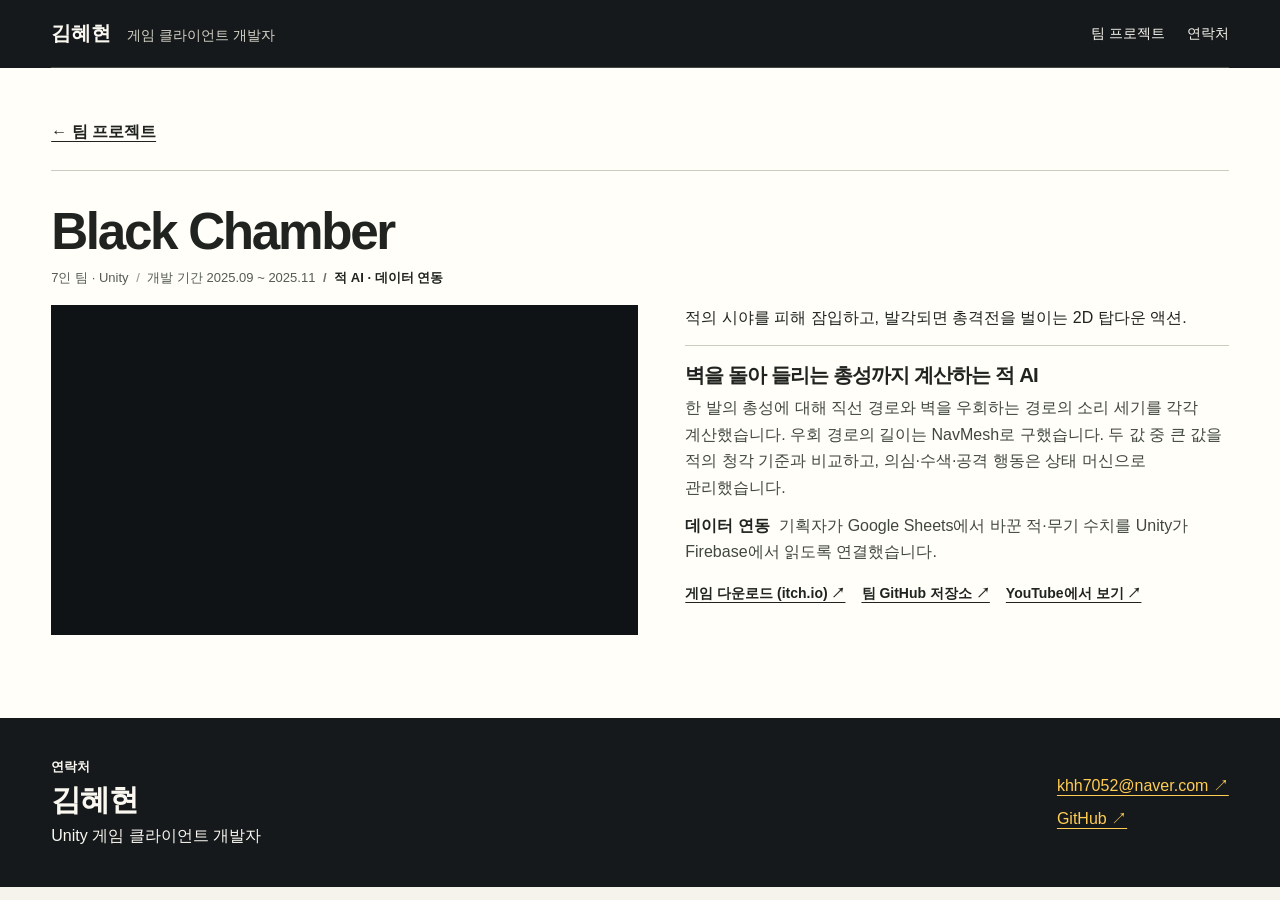
==== black-chamber.html @ a08ad568 "Place game introductions beside project media" ====
<!doctype html>
<html lang="ko">
<head>
<meta charset="utf-8">
<meta name="viewport" content="width=device-width, initial-scale=1">
<meta name="theme-color" content="#10191c">
<meta name="description" content="Black Chamber에서 김혜현이 맡은 역할과 구현을 소개합니다.">
<title>Black Chamber — 김혜현</title>
<link rel="icon" href="icon.webp">
<link rel="stylesheet" href="style.css?v=project-intro">
</head>
<body>
<a class="skip" href="#work">본문으로 이동</a>
<header><div class="wrap head"><a class="name" href="./?v=project-intro">김혜현 <span>게임 클라이언트 개발자</span></a><nav aria-label="주요 메뉴"><a href="./?v=project-intro#projects">팀 프로젝트</a><a href="#contact">연락처</a></nav></div></header>
<main class="other" id="work">
<div class="wrap">
<a class="project-back" href="./?v=project-intro#projects">← 팀 프로젝트</a>
<div class="projects project-detail">
<article id="black-chamber"><div class="project-heading"><div class="project-title"><h1 lang="en">Black Chamber</h1></div>
<p class="meta">7인 팀 · Unity <span class="project-period"><span aria-hidden="true">/</span> 개발 기간 2025.09 ~ 2025.11</span> <strong class="team-role"><span aria-hidden="true">/</span> 적 AI · 데이터 연동</strong></p>
</div><div class="project-media"><iframe class="project-video" width="560" height="315" loading="lazy" title="Black Chamber 플레이 영상" src="https://www.youtube-nocookie.com/embed/OVt4j6ZTV6E?playsinline=1" referrerpolicy="strict-origin-when-cross-origin" allow="autoplay; encrypted-media; picture-in-picture; fullscreen" allowfullscreen></iframe></div><div class="project-copy">
<p class="team-intro">적의 시야를 피해 잠입하고, 발각되면 총격전을 벌이는 2D 탑다운 액션.</p>
<h2>벽을 돌아 들리는 총성까지 계산하는 적 AI</h2>
<p class="team-method">한 발의 총성에 대해 직선 경로와 벽을 우회하는 경로의 소리 세기를 각각 계산했습니다. 우회 경로의 길이는 NavMesh로 구했습니다. 두 값 중 큰 값을 적의 청각 기준과 비교하고, 의심·수색·공격 행동은 상태 머신으로 관리했습니다.</p>
<p class="team-extra"><b>데이터 연동</b> 기획자가 Google Sheets에서 바꾼 적·무기 수치를 Unity가 Firebase에서 읽도록 연결했습니다.</p>
<div class="links">
<a href="https://nextthewat.itch.io/black-chamber">게임 다운로드 (itch.io) ↗</a>
<a href="https://github.com/NextTheWAT/2D_Black_Chamber">팀 GitHub 저장소 ↗</a>
<a href="https://www.youtube.com/watch?v=OVt4j6ZTV6E">YouTube에서 보기 ↗</a></div></div></article>
</div>
</div>
</main>
<footer id="contact"><div class="wrap foot"><div><p class="eyebrow">연락처</p><h2>김혜현</h2><p>Unity 게임 클라이언트 개발자</p></div><div class="contact"><a href="mailto:khh7052@naver.com">khh7052@naver.com ↗</a><a href="https://github.com/khh7052">GitHub ↗</a></div></div></footer>
</body></html>
---- style.css ----
:root {
  color-scheme: light;
  --paper: #f5f3eb;
  --ink: #20231f;
  --muted: #555b54;
  --night: #15191b;
  --accent: #ffcc54;
  --line: #cbcbbf;
}
* { box-sizing: border-box; }
html { scroll-padding-top: 20px; }
body { margin: 0; font: 16px/1.65 "Inter","Malgun Gothic","Apple SD Gothic Neo",sans-serif; background: var(--paper); color: var(--ink); word-break: keep-all; }
.wrap { width: min(1320px, 92%); margin-inline: auto; }
a { color: inherit; text-underline-offset: 4px; }
a:focus-visible,video:focus-visible { outline: 3px solid #e68e27; outline-offset: 3px; }
.skip { position: absolute; top: 0; left: -200vw; z-index: 5; background: white; padding: 8px; }
.skip:focus { left: 8px; }
header,.hero,footer { background: var(--night); color: #faf8f0; }
.head,.foot,.head nav,.links,.movie figcaption { display: flex; align-items: center; }
.head { justify-content: space-between; min-height: 68px; border-bottom: 1px solid #474943; }
.head nav,.links { gap: 22px; }
.head a,.button,.project-card { text-decoration: none; }
.head nav a:hover,.links a:hover,.project-card:hover strong { text-decoration: underline; }
.name { font-size: 20px; font-weight: 800; }
.name span,.head nav { font-size: 14px; }
.name span { margin-left: 10px; color: #d3d2c6; font-weight: 500; }
h1,h2,h3,h4,p,figure { margin: 0; }
h2,h3,h4 { line-height: 1.23; letter-spacing: -.045em; }
h2 { font-size: clamp(30px,3.5vw,54px); }
.hero-grid { display: grid; grid-template-columns: 1.75fr 1fr; align-items: center; gap: 5%; padding-block: 22px 18px; }
.movie { grid-column: 1; grid-row: 1; min-width: 0; }
.lead { grid-column: 2; grid-row: 1; }
.movie video,.project-video,.project-still { display: block; width: 100%; height: auto; aspect-ratio: 16/9; background: #101315; border: 0; object-fit: contain; }
.movie video { border-radius: 5px; max-height: 43vh; }
.movie figcaption { justify-content: space-between; padding-top: 6px; color: #bbbeb9; font-size: 12px; }
.eyebrow,.meta,figcaption { font-size: 13px; }
.eyebrow { font-weight: 700; }
.hero .eyebrow { color: var(--accent); }
.eyebrow span,.meta span { margin-inline: 4px; opacity: .65; }
h1 img { display: block; width: min(100%,415px); height: auto; margin-block: 18px 14px; }
.pitch { max-width: 39ch; font-size: clamp(16px,1.3vw,20px); }
.meta { color: var(--muted); }
.lead .meta { margin-top: 12px; color: #c0c2bd; }
.actions { margin-top: 22px; }
.button { display: inline-block; background: var(--accent); color: #191b1a; padding: 9px 20px; border-radius: 4px; font-weight: 750; }
.button:hover { background: #ffe29a; }
.work-overview { padding-block: clamp(28px,4vw,56px); }
.work-overview h2 { font-size: clamp(24px,2.6vw,36px); margin-bottom: clamp(16px,2vw,26px); }
.practice-overview { padding-bottom: 0; }
.project-index { display: grid; grid-template-columns: repeat(3,minmax(0,1fr)); gap: clamp(12px,1.6vw,24px); }
.project-card { display: flex; flex-direction: column; background: #fffef9; border: 1px solid var(--line); border-radius: 8px; }
.project-card:hover { border-color: var(--muted); }
.project-card img { display: block; width: 100%; height: auto; aspect-ratio: 16/9; object-fit: cover; border-radius: 7px 7px 0 0; background: var(--night); }
.project-card-info { flex: 1; display: grid; grid-template-columns: minmax(0,1fr) auto; grid-template-rows: 1fr auto auto; gap: 4px 8px; padding: clamp(10px,1.3vw,18px); }
.project-card strong { font-size: clamp(16px,1.45vw,21px); line-height: 1.22; grid-column: 1; }
.project-card-team,.project-card-period { grid-column: 1 / -1; color: var(--muted); font-size: 13px; line-height: 1.4; }
.project-card-team { margin-top: 6px; }
.project-card-arrow { grid-column: 2; grid-row: 1; align-self: start; line-height: 1.2; font-size: 20px; }
.scene-gallery,.other { padding-block: clamp(32px,4vw,64px); }
.scene-gallery .eyebrow { color: var(--muted); margin-bottom: 6px; }
.scenes { display: grid; grid-template-columns: repeat(3,minmax(0,1fr)); gap: clamp(16px,2vw,28px); margin-top: 20px; }
.scenes img { display: block; width: 100%; aspect-ratio: 16/9; object-fit: cover; }
.scenes figcaption { font-size: 16px; }
.scene-slot { aspect-ratio: 16/9; border: 1px solid var(--line); border-radius: 3px; }
.scene-slot + figcaption { min-height: 2rem; }
.scenes h3 { margin: 12px 0 6px; font-size: 22px; }
.scenes code { overflow-wrap: anywhere; }
.scenes small { display: block; margin-top: 6px; color: var(--muted); }
@media(max-width:640px){ .scenes { grid-template-columns: 1fr; gap: 24px; } }
.projects article { display: grid; grid-template-columns: minmax(0,1.08fr) minmax(0,1fr); gap: 4%; border-top: 1px solid var(--line); }
.project-copy p { color: #40473f; }
.project-copy p+p { margin-top: 12px; }
.team-extra b { color: var(--ink); margin-right: 5px; }
.other { background: #fffef9; }
.projects { margin-top: 24px; }
.projects article { align-items: start; grid-template-areas: "heading heading" "media copy"; row-gap: 16px; padding-block: 32px; }
.project-heading { grid-area: heading; }
.project-title { display: flex; flex-wrap: wrap; align-items: baseline; gap: 4px 18px; margin-bottom: 6px; }
.project-title h1 { font-size: clamp(30px,4vw,54px); line-height: 1.15; letter-spacing: -.045em; }
.project-back { font-weight: 700; }
.project-media { grid-area: media; }
.project-copy { grid-area: copy; }
.project-copy .team-intro { margin-bottom: 16px; padding-bottom: 14px; border-bottom: 1px solid var(--line); color: var(--ink); }
.project-heading .project-period,.team-role { display: inline-block; white-space: nowrap; }
.project-heading .project-period { margin-inline: 0; opacity: 1; }
.team-role { color: var(--ink); }
.project-copy h2 { margin-bottom: 8px; font-size: clamp(19px,1.6vw,24px); }
.project-dialog { width: min(1120px,calc(100% - 48px)); max-width: none; max-height: calc(100dvh - 48px); padding: 0; border: 1px solid var(--line); border-radius: 14px; color: var(--ink); background: #fffef9; overscroll-behavior: contain; box-shadow: 0 20px 64px rgb(10 15 18 / 30%); }
.project-dialog,.project-dialog::backdrop { opacity: 1; transition: opacity 180ms ease; }
.project-dialog::backdrop { background: rgb(15 20 22 / 72%); }
.project-dialog.is-closing,.project-dialog.is-closing::backdrop { opacity: 0; }
.project-dialog.is-closing { pointer-events: none; }
@starting-style {
  .project-dialog[open],.project-dialog[open]::backdrop { opacity: 0; }
}
@media(prefers-reduced-motion:reduce){
  .project-dialog,.project-dialog::backdrop { transition: none; }
}
body:has(.project-dialog[open]) { overflow: hidden; }
.project-dialog-toolbar { position: sticky; top: 0; z-index: 1; display: flex; align-items: flex-start; justify-content: space-between; gap: 12px; padding: clamp(14px,2.3vw,28px) clamp(16px,3vw,36px); border-bottom: 1px solid var(--line); background: var(--paper); font-size: 14px; }
.project-dialog-heading { min-width: 0; }
.project-dialog-heading .project-title { margin: 0; }
.project-dialog-heading h1 { font-size: clamp(22px,3vw,40px); line-height: 1.15; }
.project-dialog button { min-height: 44px; padding-inline: 12px; border: 1px solid var(--line); border-radius: 6px; background: #fffef9; color: var(--ink); font: inherit; font-weight: 700; cursor: pointer; }
.project-dialog-toolbar button { flex: none; display: grid; place-items: center; width: 44px; height: 44px; padding: 0; font-size: 24px; line-height: 1; }
.project-dialog button:hover { border-color: var(--muted); }
.project-dialog button:focus-visible { outline: 3px solid #e68e27; outline-offset: 3px; }
.project-dialog-content { margin: 0; padding: clamp(16px,3vw,36px); }
.projects.project-dialog-content article { padding: 0; border: 0; }
.project-dialog-content .project-media > * { border-radius: 8px; }
.project-dialog-content > button { margin-top: 12px; }
.links { flex-wrap: wrap; gap: 6px 16px; margin-top: 16px; font-size: 14px; font-weight: 650; }
.foot { justify-content: space-between; gap: 18px; padding-block: 38px; }
.foot h2 { font-size: 30px; margin-block: 4px; }
.contact { display: grid; gap: 6px; color: var(--accent); }
@media(max-width:800px){
  .hero-grid { grid-template-columns: 1.2fr 1fr; gap: 4%; }
  .project-index { grid-template-columns: repeat(2,minmax(0,1fr)); }
  .project-copy { font-size: 15px; }
}
@media(max-width:640px){
  body { font-size: 15px; }
  .project-dialog { width: calc(100% - 16px); max-height: calc(100dvh - 16px); border-radius: 8px; }
  .head { min-height: 56px; }
  .head nav { gap: 12px; font-size: 13px; }
  .name { font-size: 17px; }
  .name span { display: none; }
  .hero-grid,.projects article { display: flex; flex-direction: column; align-items: stretch; }
  .hero-grid { padding-block: 20px; gap: 18px; }
  h1 img { width: min(62%,260px); margin-block: 9px; }
  .actions { margin-top: 12px; }
  .projects article { gap: 14px; padding-block: 20px; }
  .foot { align-items: start; flex-direction: column; }
}
@media(max-width:640px){
  .hero-grid { display: grid; grid-template-columns: 1.1fr 1fr; gap: 12px; align-items: center; }
  .lead { grid-column: 1; }
  .movie { grid-column: 2; }
  h1 img { width: 100%; }
  .lead .meta { font-size: 12px; }
  .pitch { font-size: 14px; }
}
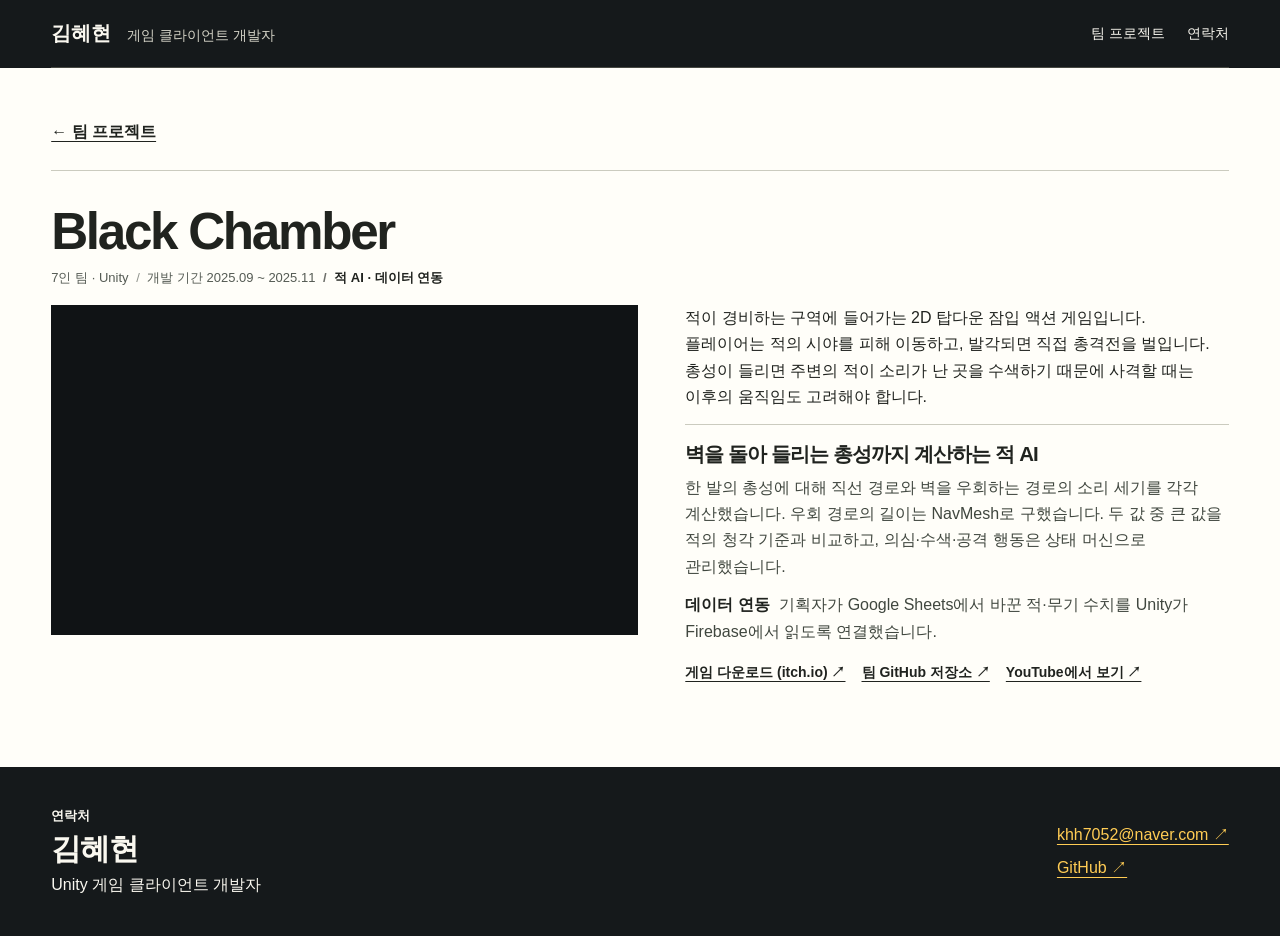
==== commit 4c8953ea: "Expand gameplay introductions for three portfolio projects" ====
--- a/black-chamber.html
+++ b/black-chamber.html
@@ -19,7 +19,7 @@
 <article id="black-chamber"><div class="project-heading"><div class="project-title"><h1 lang="en">Black Chamber</h1></div>
 <p class="meta">7인 팀 · Unity <span class="project-period"><span aria-hidden="true">/</span> 개발 기간 2025.09 ~ 2025.11</span> <strong class="team-role"><span aria-hidden="true">/</span> 적 AI · 데이터 연동</strong></p>
 </div><div class="project-media"><iframe class="project-video" width="560" height="315" loading="lazy" title="Black Chamber 플레이 영상" src="https://www.youtube-nocookie.com/embed/OVt4j6ZTV6E?playsinline=1" referrerpolicy="strict-origin-when-cross-origin" allow="autoplay; encrypted-media; picture-in-picture; fullscreen" allowfullscreen></iframe></div><div class="project-copy">
-<p class="team-intro">적의 시야를 피해 잠입하고, 발각되면 총격전을 벌이는 2D 탑다운 액션.</p>
+<p class="team-intro">적이 경비하는 구역에 들어가는 2D 탑다운 잠입 액션 게임입니다. 플레이어는 적의 시야를 피해 이동하고, 발각되면 직접 총격전을 벌입니다. 총성이 들리면 주변의 적이 소리가 난 곳을 수색하기 때문에 사격할 때는 이후의 움직임도 고려해야 합니다.</p>
 <h2>벽을 돌아 들리는 총성까지 계산하는 적 AI</h2>
 <p class="team-method">한 발의 총성에 대해 직선 경로와 벽을 우회하는 경로의 소리 세기를 각각 계산했습니다. 우회 경로의 길이는 NavMesh로 구했습니다. 두 값 중 큰 값을 적의 청각 기준과 비교하고, 의심·수색·공격 행동은 상태 머신으로 관리했습니다.</p>
 <p class="team-extra"><b>데이터 연동</b> 기획자가 Google Sheets에서 바꾼 적·무기 수치를 Unity가 Firebase에서 읽도록 연결했습니다.</p>
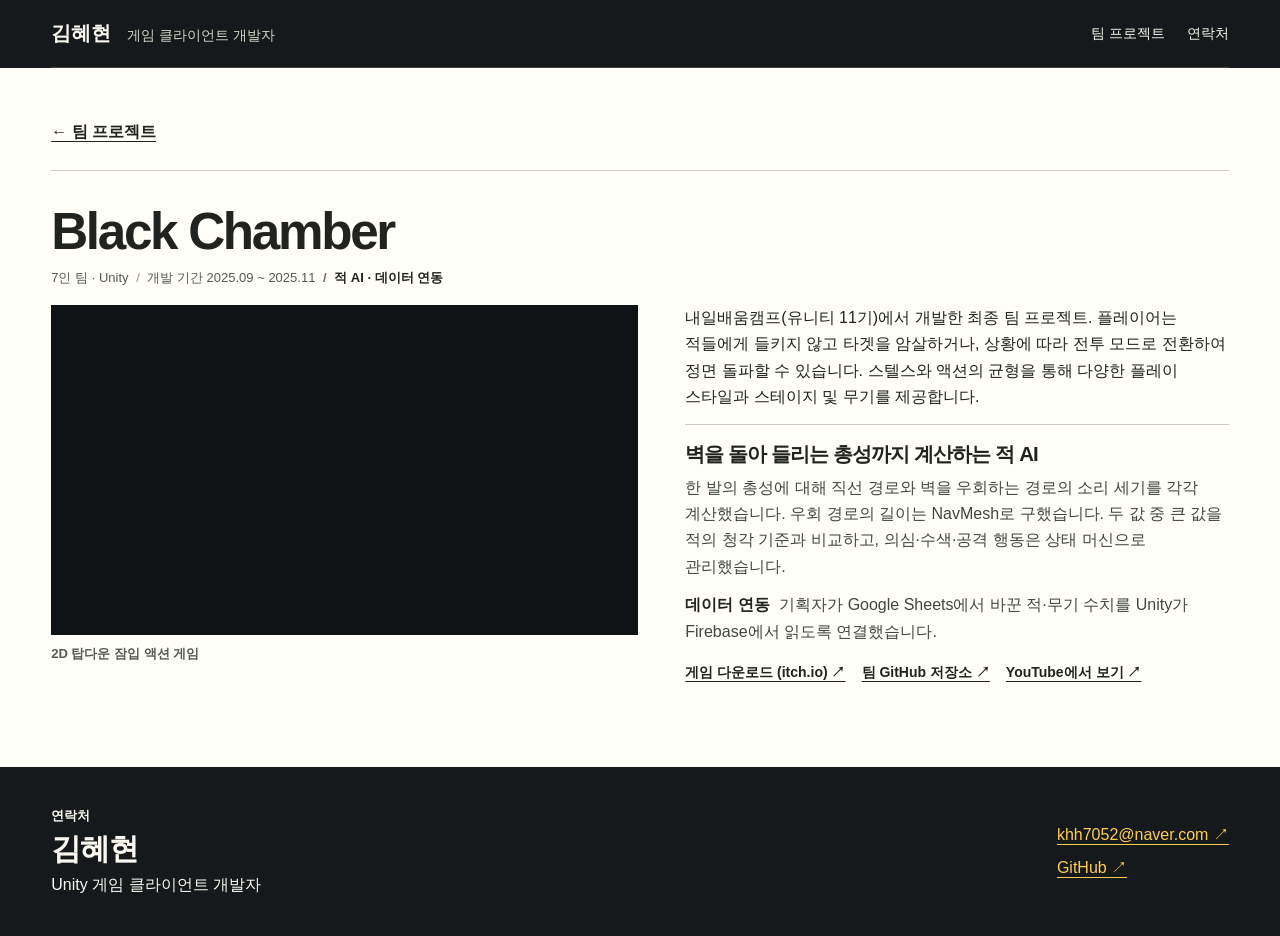
==== commit addeb7a8: "Use supplied team project copy and place genres below media" ====
--- a/black-chamber.html
+++ b/black-chamber.html
@@ -7,19 +7,22 @@
 <meta name="description" content="Black Chamber에서 김혜현이 맡은 역할과 구현을 소개합니다.">
 <title>Black Chamber — 김혜현</title>
 <link rel="icon" href="icon.webp">
-<link rel="stylesheet" href="style.css?v=project-intro">
+<link rel="stylesheet" href="style.css?v=media-genres">
 </head>
 <body>
 <a class="skip" href="#work">본문으로 이동</a>
-<header><div class="wrap head"><a class="name" href="./?v=project-intro">김혜현 <span>게임 클라이언트 개발자</span></a><nav aria-label="주요 메뉴"><a href="./?v=project-intro#projects">팀 프로젝트</a><a href="#contact">연락처</a></nav></div></header>
+<header><div class="wrap head"><a class="name" href="./?v=media-genres">김혜현 <span>게임 클라이언트 개발자</span></a><nav aria-label="주요 메뉴"><a href="./?v=media-genres#projects">팀 프로젝트</a><a href="#contact">연락처</a></nav></div></header>
 <main class="other" id="work">
 <div class="wrap">
-<a class="project-back" href="./?v=project-intro#projects">← 팀 프로젝트</a>
+<a class="project-back" href="./?v=media-genres#projects">← 팀 프로젝트</a>
 <div class="projects project-detail">
 <article id="black-chamber"><div class="project-heading"><div class="project-title"><h1 lang="en">Black Chamber</h1></div>
 <p class="meta">7인 팀 · Unity <span class="project-period"><span aria-hidden="true">/</span> 개발 기간 2025.09 ~ 2025.11</span> <strong class="team-role"><span aria-hidden="true">/</span> 적 AI · 데이터 연동</strong></p>
-</div><div class="project-media"><iframe class="project-video" width="560" height="315" loading="lazy" title="Black Chamber 플레이 영상" src="https://www.youtube-nocookie.com/embed/OVt4j6ZTV6E?playsinline=1" referrerpolicy="strict-origin-when-cross-origin" allow="autoplay; encrypted-media; picture-in-picture; fullscreen" allowfullscreen></iframe></div><div class="project-copy">
-<p class="team-intro">적이 경비하는 구역에 들어가는 2D 탑다운 잠입 액션 게임입니다. 플레이어는 적의 시야를 피해 이동하고, 발각되면 직접 총격전을 벌입니다. 총성이 들리면 주변의 적이 소리가 난 곳을 수색하기 때문에 사격할 때는 이후의 움직임도 고려해야 합니다.</p>
+</div><figure class="project-media">
+<iframe class="project-video" width="560" height="315" loading="lazy" title="Black Chamber 플레이 영상" src="https://www.youtube-nocookie.com/embed/OVt4j6ZTV6E?playsinline=1" referrerpolicy="strict-origin-when-cross-origin" allow="autoplay; encrypted-media; picture-in-picture; fullscreen" allowfullscreen></iframe>
+<figcaption class="project-genre">2D 탑다운 잠입 액션 게임</figcaption>
+</figure><div class="project-copy">
+<p class="team-intro">내일배움캠프(유니티 11기)에서 개발한 최종 팀 프로젝트. 플레이어는 적들에게 들키지 않고 타겟을 암살하거나, 상황에 따라 전투 모드로 전환하여 정면 돌파할 수 있습니다. 스텔스와 액션의 균형을 통해 다양한 플레이 스타일과 스테이지 및 무기를 제공합니다.</p>
 <h2>벽을 돌아 들리는 총성까지 계산하는 적 AI</h2>
 <p class="team-method">한 발의 총성에 대해 직선 경로와 벽을 우회하는 경로의 소리 세기를 각각 계산했습니다. 우회 경로의 길이는 NavMesh로 구했습니다. 두 값 중 큰 값을 적의 청각 기준과 비교하고, 의심·수색·공격 행동은 상태 머신으로 관리했습니다.</p>
 <p class="team-extra"><b>데이터 연동</b> 기획자가 Google Sheets에서 바꾼 적·무기 수치를 Unity가 Firebase에서 읽도록 연결했습니다.</p>
--- a/style.css
+++ b/style.css
@@ -79,6 +79,7 @@
 .project-title h1 { font-size: clamp(30px,4vw,54px); line-height: 1.15; letter-spacing: -.045em; }
 .project-back { font-weight: 700; }
 .project-media { grid-area: media; }
+.project-genre { margin-top: 8px; color: var(--muted); font-weight: 650; }
 .project-copy { grid-area: copy; }
 .project-copy .team-intro { margin-bottom: 16px; padding-bottom: 14px; border-bottom: 1px solid var(--line); color: var(--ink); }
 .project-heading .project-period,.team-role { display: inline-block; white-space: nowrap; }
@@ -107,7 +108,7 @@
 .project-dialog button:focus-visible { outline: 3px solid #e68e27; outline-offset: 3px; }
 .project-dialog-content { margin: 0; padding: clamp(16px,3vw,36px); }
 .projects.project-dialog-content article { padding: 0; border: 0; }
-.project-dialog-content .project-media > * { border-radius: 8px; }
+.project-dialog-content .project-media > :is(img,iframe) { border-radius: 8px; }
 .project-dialog-content > button { margin-top: 12px; }
 .links { flex-wrap: wrap; gap: 6px 16px; margin-top: 16px; font-size: 14px; font-weight: 650; }
 .foot { justify-content: space-between; gap: 18px; padding-block: 38px; }
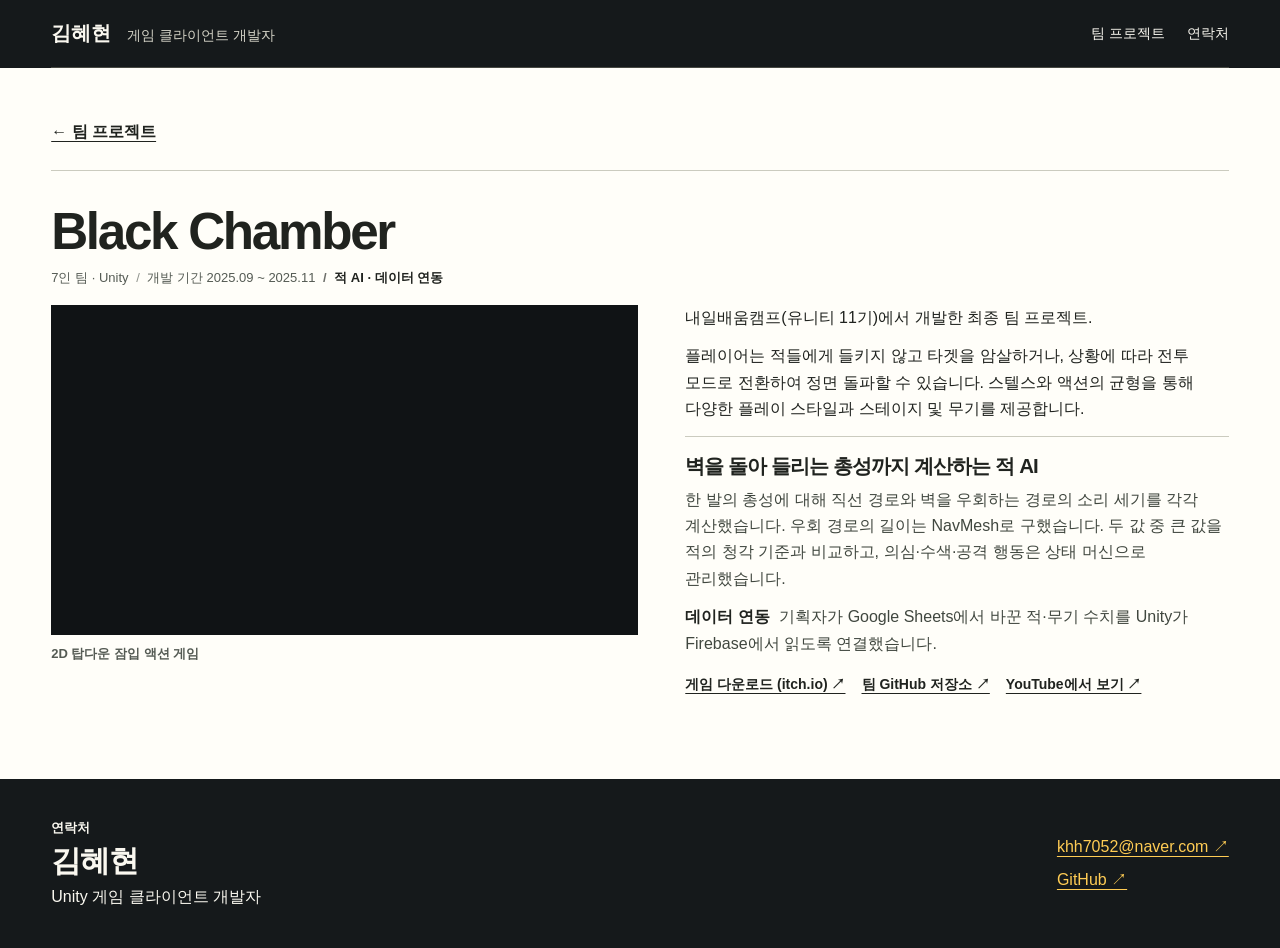
==== commit 6d03707b: "Format project introductions in paragraphs and add RabbitGun genre" ====
--- a/black-chamber.html
+++ b/black-chamber.html
@@ -7,14 +7,14 @@
 <meta name="description" content="Black Chamber에서 김혜현이 맡은 역할과 구현을 소개합니다.">
 <title>Black Chamber — 김혜현</title>
 <link rel="icon" href="icon.webp">
-<link rel="stylesheet" href="style.css?v=media-genres">
+<link rel="stylesheet" href="style.css?v=intro-paragraphs">
 </head>
 <body>
 <a class="skip" href="#work">본문으로 이동</a>
-<header><div class="wrap head"><a class="name" href="./?v=media-genres">김혜현 <span>게임 클라이언트 개발자</span></a><nav aria-label="주요 메뉴"><a href="./?v=media-genres#projects">팀 프로젝트</a><a href="#contact">연락처</a></nav></div></header>
+<header><div class="wrap head"><a class="name" href="./?v=intro-paragraphs">김혜현 <span>게임 클라이언트 개발자</span></a><nav aria-label="주요 메뉴"><a href="./?v=intro-paragraphs#projects">팀 프로젝트</a><a href="#contact">연락처</a></nav></div></header>
 <main class="other" id="work">
 <div class="wrap">
-<a class="project-back" href="./?v=media-genres#projects">← 팀 프로젝트</a>
+<a class="project-back" href="./?v=intro-paragraphs#projects">← 팀 프로젝트</a>
 <div class="projects project-detail">
 <article id="black-chamber"><div class="project-heading"><div class="project-title"><h1 lang="en">Black Chamber</h1></div>
 <p class="meta">7인 팀 · Unity <span class="project-period"><span aria-hidden="true">/</span> 개발 기간 2025.09 ~ 2025.11</span> <strong class="team-role"><span aria-hidden="true">/</span> 적 AI · 데이터 연동</strong></p>
@@ -22,7 +22,10 @@
 <iframe class="project-video" width="560" height="315" loading="lazy" title="Black Chamber 플레이 영상" src="https://www.youtube-nocookie.com/embed/OVt4j6ZTV6E?playsinline=1" referrerpolicy="strict-origin-when-cross-origin" allow="autoplay; encrypted-media; picture-in-picture; fullscreen" allowfullscreen></iframe>
 <figcaption class="project-genre">2D 탑다운 잠입 액션 게임</figcaption>
 </figure><div class="project-copy">
-<p class="team-intro">내일배움캠프(유니티 11기)에서 개발한 최종 팀 프로젝트. 플레이어는 적들에게 들키지 않고 타겟을 암살하거나, 상황에 따라 전투 모드로 전환하여 정면 돌파할 수 있습니다. 스텔스와 액션의 균형을 통해 다양한 플레이 스타일과 스테이지 및 무기를 제공합니다.</p>
+<div class="team-intro">
+  <p>내일배움캠프(유니티 11기)에서 개발한 최종 팀 프로젝트.</p>
+  <p>플레이어는 적들에게 들키지 않고 타겟을 암살하거나, 상황에 따라 전투 모드로 전환하여 정면 돌파할 수 있습니다. 스텔스와 액션의 균형을 통해 다양한 플레이 스타일과 스테이지 및 무기를 제공합니다.</p>
+</div>
 <h2>벽을 돌아 들리는 총성까지 계산하는 적 AI</h2>
 <p class="team-method">한 발의 총성에 대해 직선 경로와 벽을 우회하는 경로의 소리 세기를 각각 계산했습니다. 우회 경로의 길이는 NavMesh로 구했습니다. 두 값 중 큰 값을 적의 청각 기준과 비교하고, 의심·수색·공격 행동은 상태 머신으로 관리했습니다.</p>
 <p class="team-extra"><b>데이터 연동</b> 기획자가 Google Sheets에서 바꾼 적·무기 수치를 Unity가 Firebase에서 읽도록 연결했습니다.</p>
--- a/style.css
+++ b/style.css
@@ -81,7 +81,8 @@
 .project-media { grid-area: media; }
 .project-genre { margin-top: 8px; color: var(--muted); font-weight: 650; }
 .project-copy { grid-area: copy; }
-.project-copy .team-intro { margin-bottom: 16px; padding-bottom: 14px; border-bottom: 1px solid var(--line); color: var(--ink); }
+.project-copy .team-intro { margin-bottom: 16px; padding-bottom: 14px; border-bottom: 1px solid var(--line); }
+.project-copy .team-intro p { color: var(--ink); }
 .project-heading .project-period,.team-role { display: inline-block; white-space: nowrap; }
 .project-heading .project-period { margin-inline: 0; opacity: 1; }
 .team-role { color: var(--ink); }
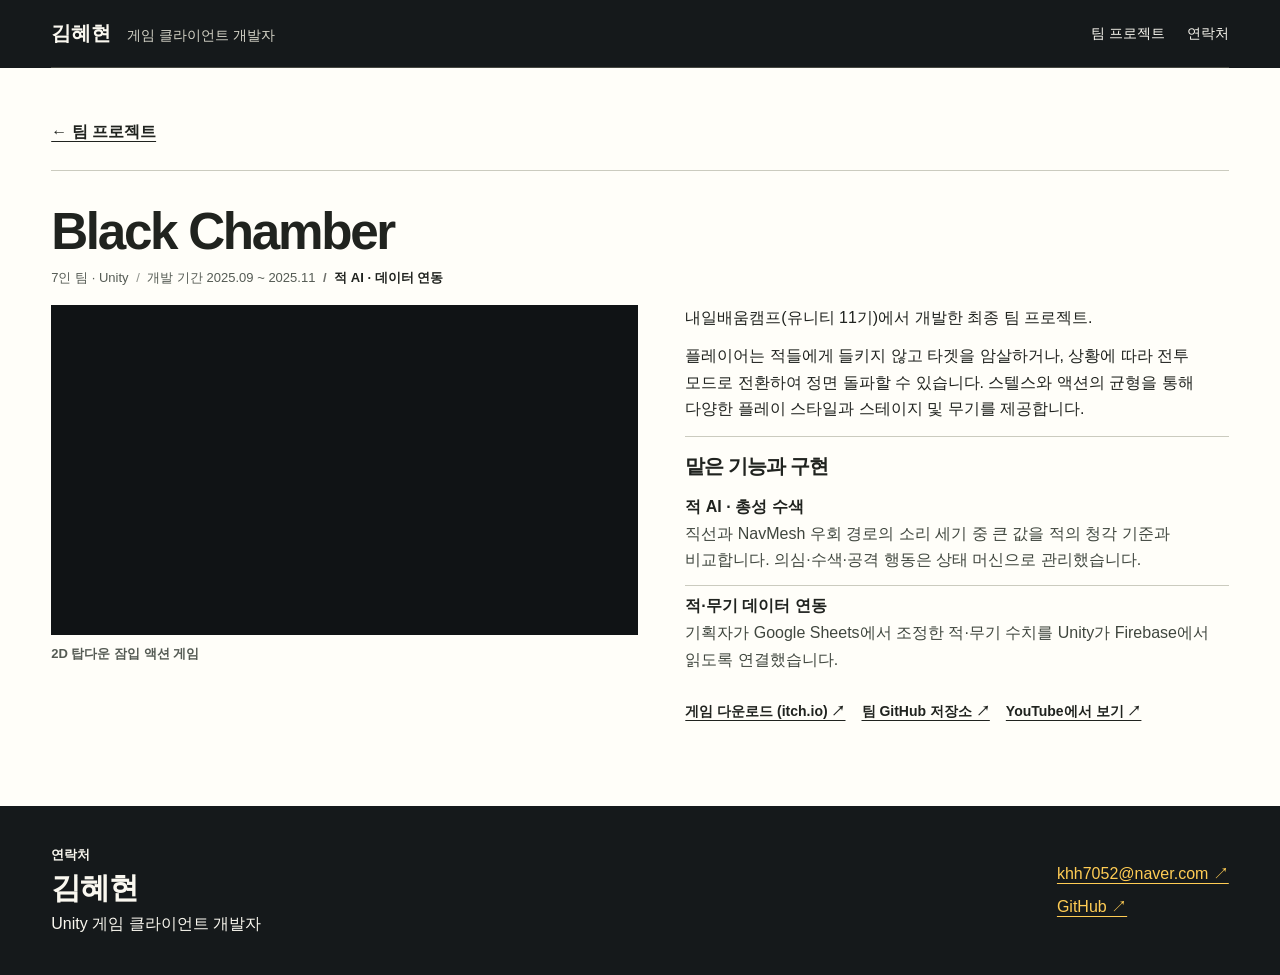
==== commit 06a864ff: "Summarize assigned features and implementation in project popups" ====
--- a/black-chamber.html
+++ b/black-chamber.html
@@ -7,14 +7,14 @@
 <meta name="description" content="Black Chamber에서 김혜현이 맡은 역할과 구현을 소개합니다.">
 <title>Black Chamber — 김혜현</title>
 <link rel="icon" href="icon.webp">
-<link rel="stylesheet" href="style.css?v=intro-paragraphs">
+<link rel="stylesheet" href="style.css?v=project-contributions">
 </head>
 <body>
 <a class="skip" href="#work">본문으로 이동</a>
-<header><div class="wrap head"><a class="name" href="./?v=intro-paragraphs">김혜현 <span>게임 클라이언트 개발자</span></a><nav aria-label="주요 메뉴"><a href="./?v=intro-paragraphs#projects">팀 프로젝트</a><a href="#contact">연락처</a></nav></div></header>
+<header><div class="wrap head"><a class="name" href="./?v=project-contributions">김혜현 <span>게임 클라이언트 개발자</span></a><nav aria-label="주요 메뉴"><a href="./?v=project-contributions#projects">팀 프로젝트</a><a href="#contact">연락처</a></nav></div></header>
 <main class="other" id="work">
 <div class="wrap">
-<a class="project-back" href="./?v=intro-paragraphs#projects">← 팀 프로젝트</a>
+<a class="project-back" href="./?v=project-contributions#projects">← 팀 프로젝트</a>
 <div class="projects project-detail">
 <article id="black-chamber"><div class="project-heading"><div class="project-title"><h1 lang="en">Black Chamber</h1></div>
 <p class="meta">7인 팀 · Unity <span class="project-period"><span aria-hidden="true">/</span> 개발 기간 2025.09 ~ 2025.11</span> <strong class="team-role"><span aria-hidden="true">/</span> 적 AI · 데이터 연동</strong></p>
@@ -26,9 +26,17 @@
   <p>내일배움캠프(유니티 11기)에서 개발한 최종 팀 프로젝트.</p>
   <p>플레이어는 적들에게 들키지 않고 타겟을 암살하거나, 상황에 따라 전투 모드로 전환하여 정면 돌파할 수 있습니다. 스텔스와 액션의 균형을 통해 다양한 플레이 스타일과 스테이지 및 무기를 제공합니다.</p>
 </div>
-<h2>벽을 돌아 들리는 총성까지 계산하는 적 AI</h2>
-<p class="team-method">한 발의 총성에 대해 직선 경로와 벽을 우회하는 경로의 소리 세기를 각각 계산했습니다. 우회 경로의 길이는 NavMesh로 구했습니다. 두 값 중 큰 값을 적의 청각 기준과 비교하고, 의심·수색·공격 행동은 상태 머신으로 관리했습니다.</p>
-<p class="team-extra"><b>데이터 연동</b> 기획자가 Google Sheets에서 바꾼 적·무기 수치를 Unity가 Firebase에서 읽도록 연결했습니다.</p>
+<h2>맡은 기능과 구현</h2>
+<dl class="project-contributions">
+  <div>
+    <dt>적 AI · 총성 수색</dt>
+    <dd>직선과 NavMesh 우회 경로의 소리 세기 중 큰 값을 적의 청각 기준과 비교합니다. 의심·수색·공격 행동은 상태 머신으로 관리했습니다.</dd>
+  </div>
+  <div>
+    <dt>적·무기 데이터 연동</dt>
+    <dd>기획자가 Google Sheets에서 조정한 적·무기 수치를 Unity가 Firebase에서 읽도록 연결했습니다.</dd>
+  </div>
+</dl>
 <div class="links">
 <a href="https://nextthewat.itch.io/black-chamber">게임 다운로드 (itch.io) ↗</a>
 <a href="https://github.com/NextTheWAT/2D_Black_Chamber">팀 GitHub 저장소 ↗</a>
--- a/style.css
+++ b/style.css
@@ -87,6 +87,11 @@
 .project-heading .project-period { margin-inline: 0; opacity: 1; }
 .team-role { color: var(--ink); }
 .project-copy h2 { margin-bottom: 8px; font-size: clamp(19px,1.6vw,24px); }
+.project-contributions { margin: 0; }
+.project-contributions > div { padding-block: 9px 11px; }
+.project-contributions > div + div { border-top: 1px solid var(--line); }
+.project-contributions dt { font-weight: 700; line-height: 1.4; }
+.project-contributions dd { margin: 3px 0 0; color: #40473f; }
 .project-dialog { width: min(1120px,calc(100% - 48px)); max-width: none; max-height: calc(100dvh - 48px); padding: 0; border: 1px solid var(--line); border-radius: 14px; color: var(--ink); background: #fffef9; overscroll-behavior: contain; box-shadow: 0 20px 64px rgb(10 15 18 / 30%); }
 .project-dialog,.project-dialog::backdrop { opacity: 1; transition: opacity 180ms ease; }
 .project-dialog::backdrop { background: rgb(15 20 22 / 72%); }
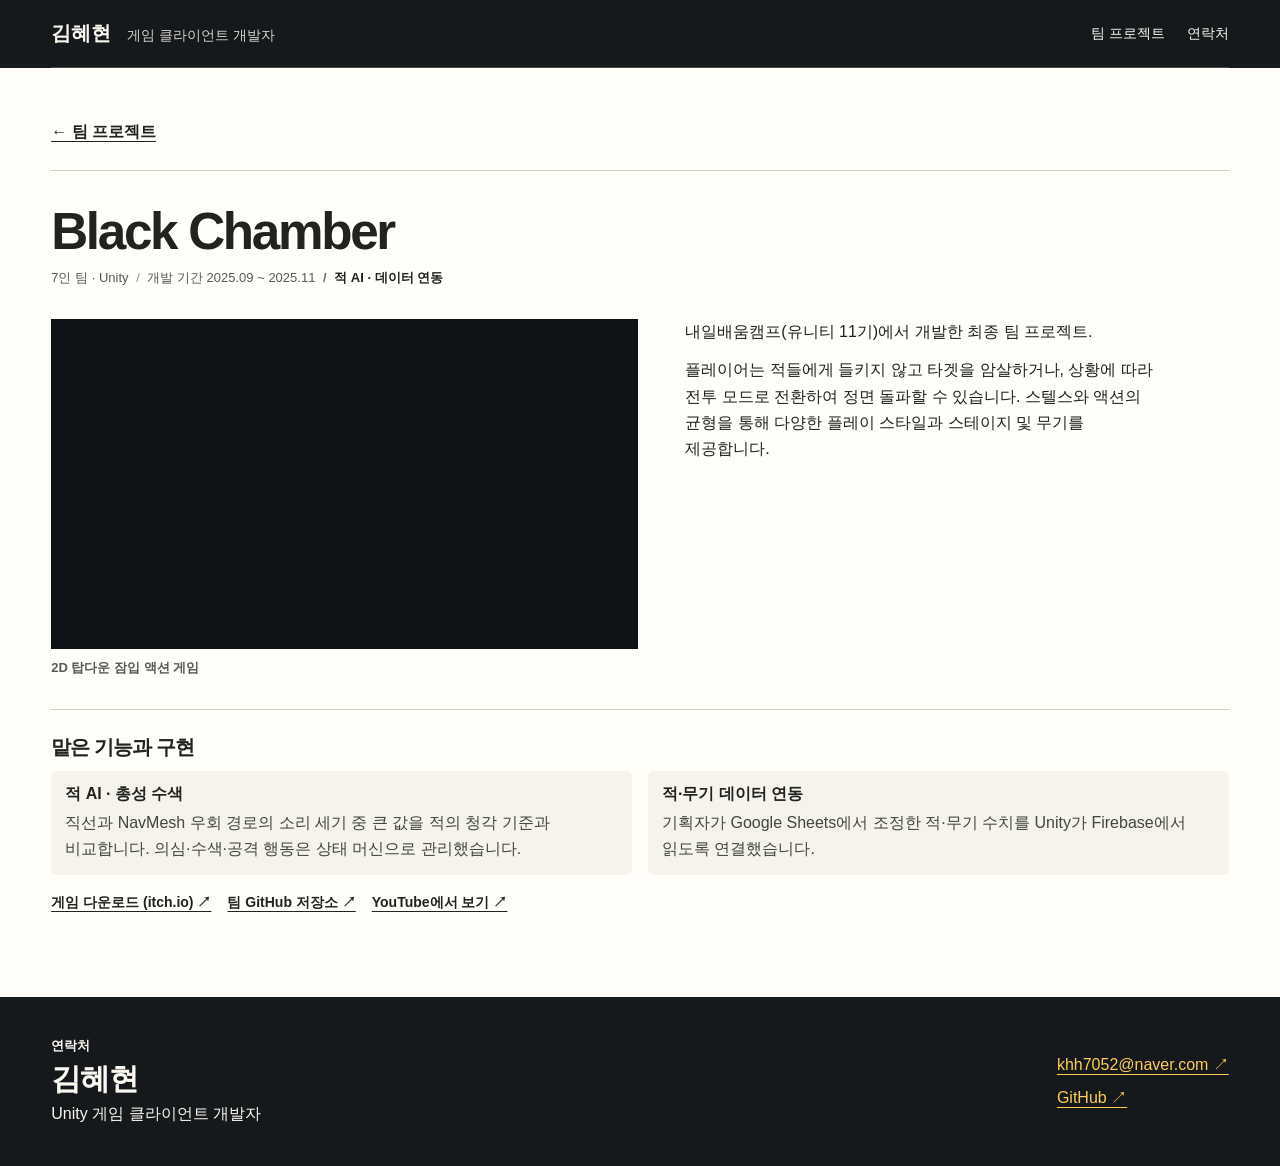
==== commit 99dffd8d: "Balance project popups with a full-width implementation section" ====
--- a/black-chamber.html
+++ b/black-chamber.html
@@ -7,25 +7,26 @@
 <meta name="description" content="Black Chamber에서 김혜현이 맡은 역할과 구현을 소개합니다.">
 <title>Black Chamber — 김혜현</title>
 <link rel="icon" href="icon.webp">
-<link rel="stylesheet" href="style.css?v=project-contributions">
+<link rel="stylesheet" href="style.css?v=project-layout">
 </head>
 <body>
 <a class="skip" href="#work">본문으로 이동</a>
-<header><div class="wrap head"><a class="name" href="./?v=project-contributions">김혜현 <span>게임 클라이언트 개발자</span></a><nav aria-label="주요 메뉴"><a href="./?v=project-contributions#projects">팀 프로젝트</a><a href="#contact">연락처</a></nav></div></header>
+<header><div class="wrap head"><a class="name" href="./?v=project-layout">김혜현 <span>게임 클라이언트 개발자</span></a><nav aria-label="주요 메뉴"><a href="./?v=project-layout#projects">팀 프로젝트</a><a href="#contact">연락처</a></nav></div></header>
 <main class="other" id="work">
 <div class="wrap">
-<a class="project-back" href="./?v=project-contributions#projects">← 팀 프로젝트</a>
+<a class="project-back" href="./?v=project-layout#projects">← 팀 프로젝트</a>
 <div class="projects project-detail">
 <article id="black-chamber"><div class="project-heading"><div class="project-title"><h1 lang="en">Black Chamber</h1></div>
 <p class="meta">7인 팀 · Unity <span class="project-period"><span aria-hidden="true">/</span> 개발 기간 2025.09 ~ 2025.11</span> <strong class="team-role"><span aria-hidden="true">/</span> 적 AI · 데이터 연동</strong></p>
 </div><figure class="project-media">
 <iframe class="project-video" width="560" height="315" loading="lazy" title="Black Chamber 플레이 영상" src="https://www.youtube-nocookie.com/embed/OVt4j6ZTV6E?playsinline=1" referrerpolicy="strict-origin-when-cross-origin" allow="autoplay; encrypted-media; picture-in-picture; fullscreen" allowfullscreen></iframe>
 <figcaption class="project-genre">2D 탑다운 잠입 액션 게임</figcaption>
-</figure><div class="project-copy">
+</figure>
 <div class="team-intro">
   <p>내일배움캠프(유니티 11기)에서 개발한 최종 팀 프로젝트.</p>
   <p>플레이어는 적들에게 들키지 않고 타겟을 암살하거나, 상황에 따라 전투 모드로 전환하여 정면 돌파할 수 있습니다. 스텔스와 액션의 균형을 통해 다양한 플레이 스타일과 스테이지 및 무기를 제공합니다.</p>
 </div>
+<div class="project-copy">
 <h2>맡은 기능과 구현</h2>
 <dl class="project-contributions">
   <div>
--- a/style.css
+++ b/style.css
@@ -69,29 +69,28 @@
 @media(max-width:640px){ .scenes { grid-template-columns: 1fr; gap: 24px; } }
 .projects article { display: grid; grid-template-columns: minmax(0,1.08fr) minmax(0,1fr); gap: 4%; border-top: 1px solid var(--line); }
 .project-copy p { color: #40473f; }
-.project-copy p+p { margin-top: 12px; }
+.team-intro p+p { margin-top: 12px; }
 .team-extra b { color: var(--ink); margin-right: 5px; }
 .other { background: #fffef9; }
 .projects { margin-top: 24px; }
-.projects article { align-items: start; grid-template-areas: "heading heading" "media copy"; row-gap: 16px; padding-block: 32px; }
+.projects article { align-items: start; grid-template-areas: "heading heading" "media intro" "copy copy"; row-gap: clamp(18px,2.5vw,30px); padding-block: 32px; }
 .project-heading { grid-area: heading; }
 .project-title { display: flex; flex-wrap: wrap; align-items: baseline; gap: 4px 18px; margin-bottom: 6px; }
 .project-title h1 { font-size: clamp(30px,4vw,54px); line-height: 1.15; letter-spacing: -.045em; }
 .project-back { font-weight: 700; }
 .project-media { grid-area: media; }
 .project-genre { margin-top: 8px; color: var(--muted); font-weight: 650; }
-.project-copy { grid-area: copy; }
-.project-copy .team-intro { margin-bottom: 16px; padding-bottom: 14px; border-bottom: 1px solid var(--line); }
-.project-copy .team-intro p { color: var(--ink); }
+.projects .team-intro { grid-area: intro; max-width: 54ch; }
+.project-copy { grid-area: copy; padding-top: clamp(16px,2vw,24px); border-top: 1px solid var(--line); }
 .project-heading .project-period,.team-role { display: inline-block; white-space: nowrap; }
 .project-heading .project-period { margin-inline: 0; opacity: 1; }
 .team-role { color: var(--ink); }
-.project-copy h2 { margin-bottom: 8px; font-size: clamp(19px,1.6vw,24px); }
-.project-contributions { margin: 0; }
-.project-contributions > div { padding-block: 9px 11px; }
-.project-contributions > div + div { border-top: 1px solid var(--line); }
+.project-copy h2 { margin-bottom: 12px; font-size: clamp(19px,1.6vw,24px); }
+.project-contributions { display: grid; grid-template-columns: repeat(auto-fit,minmax(min(100%,230px),1fr)); gap: 10px 16px; margin: 0; }
+.project-contributions > div { padding: 12px 14px; background: var(--paper); border-radius: 6px; }
 .project-contributions dt { font-weight: 700; line-height: 1.4; }
-.project-contributions dd { margin: 3px 0 0; color: #40473f; }
+.project-contributions dd { margin: 5px 0 0; color: #40473f; }
+.project-copy .team-extra { margin-top: 14px; }
 .project-dialog { width: min(1120px,calc(100% - 48px)); max-width: none; max-height: calc(100dvh - 48px); padding: 0; border: 1px solid var(--line); border-radius: 14px; color: var(--ink); background: #fffef9; overscroll-behavior: contain; box-shadow: 0 20px 64px rgb(10 15 18 / 30%); }
 .project-dialog,.project-dialog::backdrop { opacity: 1; transition: opacity 180ms ease; }
 .project-dialog::backdrop { background: rgb(15 20 22 / 72%); }
@@ -137,6 +136,7 @@
   h1 img { width: min(62%,260px); margin-block: 9px; }
   .actions { margin-top: 12px; }
   .projects article { gap: 14px; padding-block: 20px; }
+  .project-contributions { grid-template-columns: 1fr; }
   .foot { align-items: start; flex-direction: column; }
 }
 @media(max-width:640px){
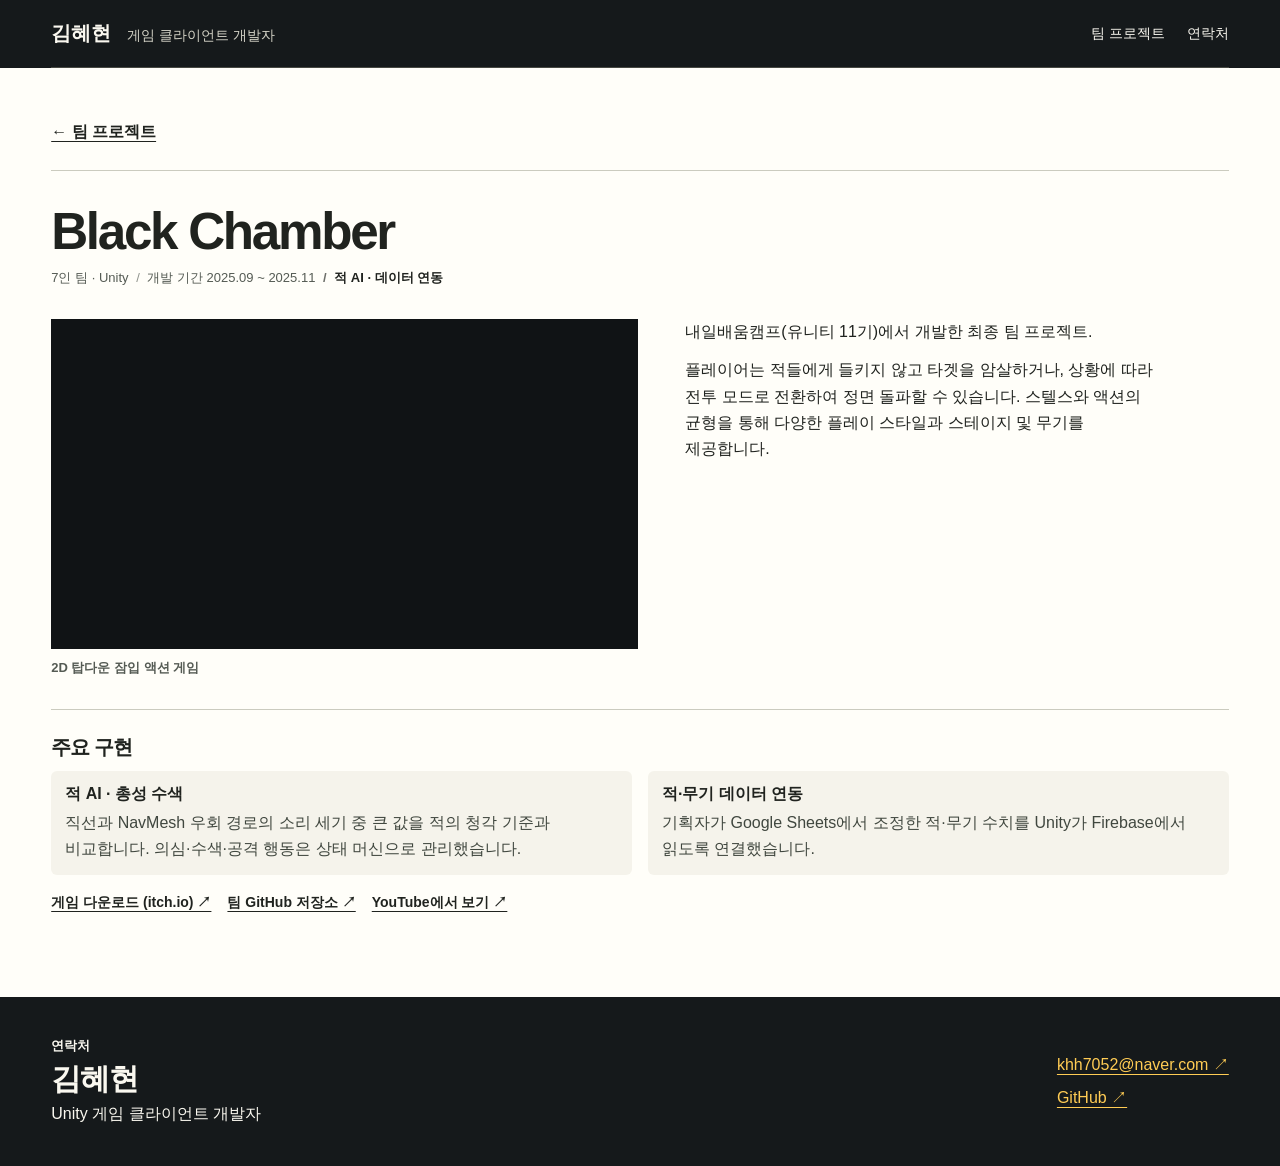
==== commit 3146e231: "Rename contribution headings to implementation highlights" ====
--- a/black-chamber.html
+++ b/black-chamber.html
@@ -27,7 +27,7 @@
   <p>플레이어는 적들에게 들키지 않고 타겟을 암살하거나, 상황에 따라 전투 모드로 전환하여 정면 돌파할 수 있습니다. 스텔스와 액션의 균형을 통해 다양한 플레이 스타일과 스테이지 및 무기를 제공합니다.</p>
 </div>
 <div class="project-copy">
-<h2>맡은 기능과 구현</h2>
+<h2>주요 구현</h2>
 <dl class="project-contributions">
   <div>
     <dt>적 AI · 총성 수색</dt>
--- a/style.css
+++ b/style.css
@@ -108,7 +108,11 @@
 .project-dialog-heading .project-title { margin: 0; }
 .project-dialog-heading h1 { font-size: clamp(22px,3vw,40px); line-height: 1.15; }
 .project-dialog button { min-height: 44px; padding-inline: 12px; border: 1px solid var(--line); border-radius: 6px; background: #fffef9; color: var(--ink); font: inherit; font-weight: 700; cursor: pointer; }
-.project-dialog-toolbar button { flex: none; display: grid; place-items: center; width: 44px; height: 44px; padding: 0; font-size: 24px; line-height: 1; }
+.project-dialog-toolbar button { flex: none; display: grid; place-items: center; width: 44px; height: 44px; padding: 0; }
+.project-close-icon { display: grid; place-items: center; width: 18px; height: 18px; }
+.project-close-icon::before,.project-close-icon::after { content: ""; grid-area: 1 / 1; width: 16px; height: 2px; border-radius: 1px; background: currentColor; }
+.project-close-icon::before { transform: rotate(45deg); }
+.project-close-icon::after { transform: rotate(-45deg); }
 .project-dialog button:hover { border-color: var(--muted); }
 .project-dialog button:focus-visible { outline: 3px solid #e68e27; outline-offset: 3px; }
 .project-dialog-content { margin: 0; padding: clamp(16px,3vw,36px); }
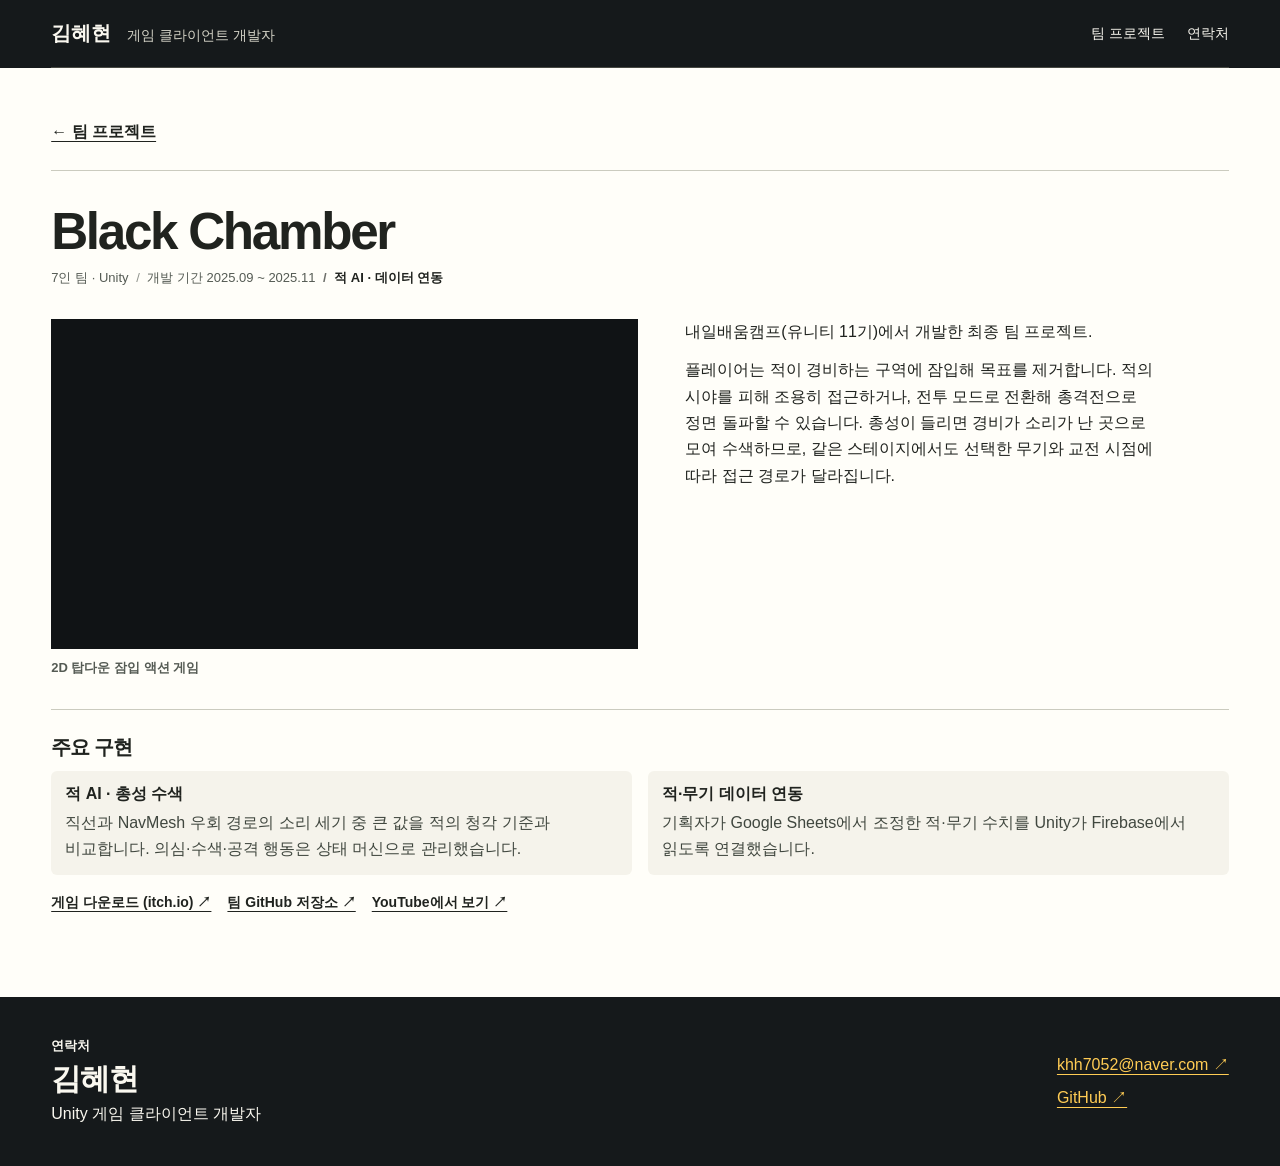
==== commit c637f517: "Expand team game introductions and restore RabbitGun implementation copy" ====
--- a/black-chamber.html
+++ b/black-chamber.html
@@ -24,7 +24,7 @@
 </figure>
 <div class="team-intro">
   <p>내일배움캠프(유니티 11기)에서 개발한 최종 팀 프로젝트.</p>
-  <p>플레이어는 적들에게 들키지 않고 타겟을 암살하거나, 상황에 따라 전투 모드로 전환하여 정면 돌파할 수 있습니다. 스텔스와 액션의 균형을 통해 다양한 플레이 스타일과 스테이지 및 무기를 제공합니다.</p>
+  <p>플레이어는 적이 경비하는 구역에 잠입해 목표를 제거합니다. 적의 시야를 피해 조용히 접근하거나, 전투 모드로 전환해 총격전으로 정면 돌파할 수 있습니다. 총성이 들리면 경비가 소리가 난 곳으로 모여 수색하므로, 같은 스테이지에서도 선택한 무기와 교전 시점에 따라 접근 경로가 달라집니다.</p>
 </div>
 <div class="project-copy">
 <h2>주요 구현</h2>
